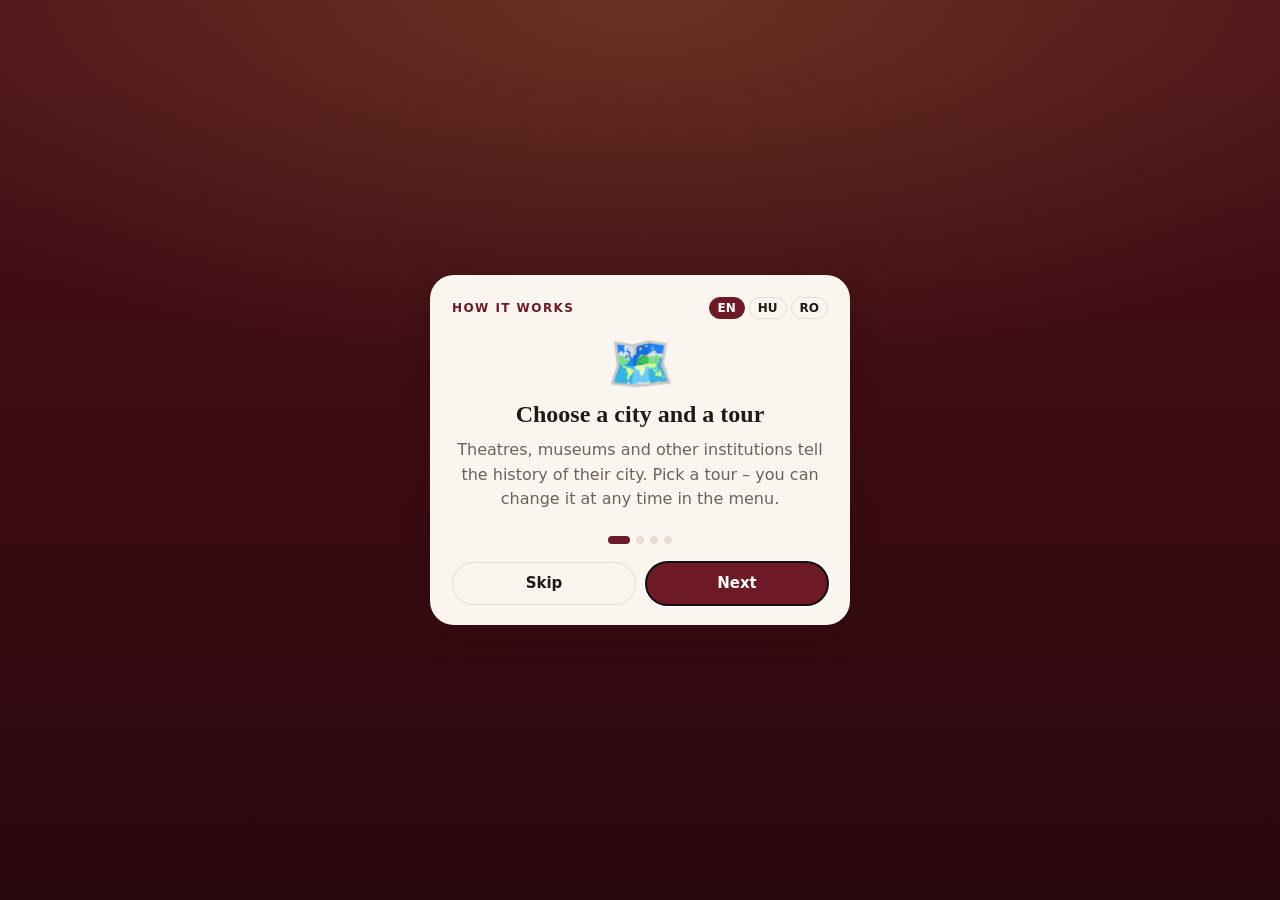
==== index.html @ 696d092e "Textumbruch auf kleinen Geräten; KI-Kennzeichnung - Link-Buttons und längere Beschriftungen brechen " ====
<!doctype html>
<html lang="en">
<head>
  <meta charset="utf-8">
  <meta name="viewport" content="width=device-width, initial-scale=1, viewport-fit=cover">
  <meta name="theme-color" content="#6e1a26">
  <title>Ioi!Cluj</title>
  <link rel="manifest" href="manifest.webmanifest">
  <link rel="icon" href="img/icon.svg" type="image/svg+xml">
  <link rel="apple-touch-icon" href="img/apple-touch-icon.png">
  <link rel="stylesheet" href="vendor/leaflet/leaflet.css">
  <link rel="stylesheet" href="css/style.css">
</head>
<body>
  <!-- Kurze Einführung (einmalig, später über das Menü) -->
  <section class="onboard" id="onboard" hidden role="dialog" aria-modal="true" aria-labelledby="ob-title">
    <div class="ob-card">
      <div class="ob-top"><span class="ob-head" id="ob-head"></span><div class="ob-lang lang-mini"></div></div>
      <div class="ob-icon" id="ob-icon" aria-hidden="true"></div>
      <h2 id="ob-title"></h2>
      <p id="ob-text"></p>
      <div class="ob-dots" id="ob-dots"></div>
      <div class="ob-actions">
        <button class="btn btn-ghost" id="ob-skip" type="button"></button>
        <button class="btn btn-primary" id="ob-next" type="button"></button>
      </div>
    </div>
  </section>

  <!-- Auswahl: Stadt und Tour -->
  <section class="chooser" id="chooser" hidden aria-labelledby="ch-title">
    <header class="ch-head">
      <div class="curtain-mark" aria-hidden="true">
        <svg viewBox="0 0 64 64"><path d="M6 8h52v6H6z" fill="currentColor"/><path d="M8 14c0 18 6 34 18 42H8z M56 14c0 18-6 34-18 42h18z" fill="currentColor" opacity=".85"/></svg>
      </div>
      <h1 id="ch-title"></h1>
      <p id="ch-sub"></p>
      <button class="btn btn-ghost ch-help" id="ch-help" type="button"></button>
    </header>
    <p class="ch-error" id="ch-error" hidden></p>
    <div class="ch-list" id="ch-list"></div>
    <p class="ch-ai"><button class="link-btn ai-link" id="ai-chooser" type="button"></button></p>
  </section>

  <!-- Startbildschirm -->
  <section id="intro" class="intro">
    <div class="intro-inner">
      <div class="curtain-mark" aria-hidden="true">
        <svg viewBox="0 0 64 64"><path d="M6 8h52v6H6z" fill="currentColor"/><path d="M8 14c0 18 6 34 18 42H8z M56 14c0 18-6 34-18 42h18z" fill="currentColor" opacity=".85"/></svg>
      </div>
      <p class="eyebrow" id="intro-organizer"></p>
      <h1 id="intro-title"></h1>
      <p class="lead" id="intro-subtitle"></p>
      <div class="lang-switch intro-lang" role="group" aria-label="Language · Nyelv · Limba"></div>
      <ul class="facts">
        <li><strong id="intro-count">7</strong> <span data-i18n="stations"></span></li>
        <li><strong id="intro-km"></strong> <span data-i18n="onFoot"></span></li>
        <li><strong id="intro-min"></strong></li>
      </ul>
      <button class="btn btn-primary btn-lg" id="start-btn" data-i18n="start"></button>
      <p class="hint" data-i18n="hint"></p>
      <button class="link-btn" id="intro-change" type="button" data-i18n="changeTour"></button>
      <button class="link-btn ai-link" id="ai-intro" type="button" data-i18n="aiShort"></button>
      <p class="proto-note" data-i18n="protoNote"></p>
    </div>
  </section>

  <!-- Kopfzeile -->
  <header class="topbar">
    <button class="icon-btn" id="list-btn" data-i18n-aria="aMenu">
      <svg viewBox="0 0 24 24"><path d="M4 6h16M4 12h16M4 18h16" stroke="currentColor" stroke-width="2" stroke-linecap="round"/></svg>
    </button>
    <div class="topbar-title">
      <span id="tour-title"></span>
      <span class="progress-label" id="progress-label"></span>
    </div>
    <button class="lang-btn" id="lang-btn" aria-label="Language · Nyelv · Limba">EN</button>
    <button class="icon-btn" id="locate-btn" data-i18n-aria="aLocate">
      <svg viewBox="0 0 24 24"><circle cx="12" cy="12" r="4" fill="none" stroke="currentColor" stroke-width="2"/><path d="M12 2v3M12 19v3M2 12h3M19 12h3" stroke="currentColor" stroke-width="2" stroke-linecap="round"/></svg>
    </button>
  </header>
  <div class="progress-bar"><div id="progress-fill"></div></div>

  <!-- Karte -->
  <main id="map" data-i18n-aria="aMap"></main>

  <div class="demo-banner" id="demo-banner" data-i18n="demoBanner" hidden></div>

  <!-- Karte der nächsten Station (unten) -->
  <section class="next-card" id="next-card">
    <div class="next-num" id="next-num">1</div>
    <div class="next-info">
      <div class="next-label" id="next-label"></div>
      <div class="next-title" id="next-title"></div>
      <div class="next-meta" id="next-meta"></div>
    </div>
    <button class="btn btn-primary" id="next-open"></button>
  </section>

  <!-- Stationsliste -->
  <aside class="drawer" id="drawer" aria-hidden="true">
    <div class="drawer-head">
      <h2 data-i18n="stationsTitle"></h2>
      <button class="icon-btn" id="drawer-close" data-i18n-aria="aClose">
        <svg viewBox="0 0 24 24"><path d="M6 6l12 12M18 6L6 18" stroke="currentColor" stroke-width="2" stroke-linecap="round"/></svg>
      </button>
    </div>
    <ol class="station-list" id="station-list"></ol>
    <div class="drawer-foot">
      <div class="lang-switch" role="group" aria-label="Language · Nyelv · Limba"></div>
      <label class="switch">
        <input type="checkbox" id="demo-toggle">
        <span data-i18n="demoMode"></span>
      </label>
      <button class="btn btn-ghost" id="change-tour-btn" type="button" data-i18n="changeTour"></button>
      <button class="btn btn-ghost" id="help-btn" type="button" data-i18n="howItWorks"></button>
      <button class="btn btn-ghost" id="ai-menu" type="button" data-i18n="aiMenu"></button>
      <button class="btn btn-ghost" id="reset-btn" data-i18n="resetProgress"></button>
    </div>
  </aside>
  <div class="scrim" id="scrim"></div>

  <!-- Stationsdetail mit Audio -->
  <section class="sheet" id="sheet" aria-hidden="true" role="dialog" aria-labelledby="sheet-title">
    <div class="sheet-grip"></div>
    <button class="icon-btn sheet-close" id="sheet-close" data-i18n-aria="aClose">
      <svg viewBox="0 0 24 24"><path d="M6 9l6 6 6-6" stroke="currentColor" stroke-width="2" stroke-linecap="round" fill="none"/></svg>
    </button>
    <div class="sheet-hero" id="sheet-hero">
      <span class="sheet-year" id="sheet-year"></span>
      <span class="sheet-num" id="sheet-num"></span>
    </div>
    <div class="sheet-body">
      <p class="eyebrow" id="sheet-subtitle"></p>
      <h2 id="sheet-title"></h2>
      <p class="sheet-address" id="sheet-address"></p>

      <div class="gallery-wrap" id="sheet-media-wrap" hidden>
        <div class="gallery" id="sheet-media"></div>
        <p class="media-credit" id="media-credit"></p>
      </div>

      <div class="player" id="player">
        <button class="play-btn" id="play-btn" data-i18n-aria="aPlay">
          <svg class="i-play" viewBox="0 0 24 24"><path d="M8 5v14l11-7z" fill="currentColor"/></svg>
          <svg class="i-pause" viewBox="0 0 24 24"><path d="M7 5h4v14H7zM13 5h4v14h-4z" fill="currentColor"/></svg>
        </button>
        <div class="player-main">
          <div class="player-track" id="player-track"><div class="player-fill" id="player-fill"></div></div>
          <div class="player-meta">
            <span id="player-time">0:00</span>
            <span id="player-source"></span>
          </div>
        </div>
        <div class="player-side">
          <button class="chip" id="back-btn" data-i18n-aria="aBack">−15</button>
          <button class="chip" id="rate-btn" data-i18n-aria="aRate">1×</button>
        </div>
      </div>

      <section class="compare" id="sheet-compare" hidden>
        <div class="compare-head"><strong data-i18n="cmpTitle"></strong><span id="cmp-caption"></span></div>
        <div class="compare-stage" id="cmp-stage">
          <img id="cmp-now" alt="" hidden>
          <div class="compare-then" id="cmp-then-wrap"><img id="cmp-then" alt=""></div>
          <div class="compare-handle" id="cmp-handle" hidden></div>
          <span class="compare-tag left" id="cmp-tag-then"></span>
          <span class="compare-tag right" id="cmp-tag-now" data-i18n="cmpNow" hidden></span>
          <input type="range" id="cmp-range" min="0" max="100" value="50" data-i18n-aria="cmpSlider" hidden>
          <div class="compare-empty" id="cmp-empty"><p data-i18n="cmpNoNow"></p></div>
        </div>
        <div class="compare-thumbs" id="cmp-thumbs"></div>
        <p class="compare-hint" id="cmp-hint"></p>
        <button class="btn btn-ghost compare-photo" id="cmp-photo" type="button"></button>
        <input type="file" accept="image/*" capture="environment" id="cmp-file" hidden>
        <p class="compare-credit" id="cmp-credit"></p>
      </section>

      <div class="story" id="sheet-text"></div>

      <section class="nearby" id="sheet-nearby" hidden>
        <h3 data-i18n="nearbyTitle"></h3>
        <div class="nearby-list" id="nearby-list"></div>
      </section>

      <div class="activity" id="sheet-activity" hidden>
        <div class="activity-head"><span class="activity-icon" id="act-icon"></span><h3 id="act-title"></h3></div>
        <p id="act-text"></p>
        <ul class="activity-items" id="act-items"></ul>
        <div class="photo-box" id="act-photo" hidden>
          <input type="file" accept="image/*" capture="user" id="photo-input" hidden>
          <img id="photo-preview" alt="" hidden>
          <div class="photo-actions">
            <button class="btn btn-primary" id="photo-btn"></button>
            <button class="btn btn-ghost" id="photo-share" data-i18n="share" hidden></button>
          </div>
          <p class="photo-note" data-i18n="photoNote"></p>
        </div>
      </div>
      <div class="links" id="sheet-links"></div>

      <div class="sheet-actions">
        <button class="btn btn-ghost" id="route-btn" data-i18n="route"></button>
        <button class="btn btn-primary" id="sheet-next"></button>
      </div>
    </div>
  </section>

  <!-- Vollbildansicht für Archivbilder -->
  <div class="lightbox" id="lightbox" hidden role="dialog" aria-modal="true">
    <button class="icon-btn lightbox-close" id="lightbox-close" data-i18n-aria="aClose">
      <svg viewBox="0 0 24 24"><path d="M6 6l12 12M18 6L6 18" stroke="currentColor" stroke-width="2" stroke-linecap="round"/></svg>
    </button>
    <button class="icon-btn lightbox-nav prev" id="lightbox-prev" data-i18n-aria="aPrev">
      <svg viewBox="0 0 24 24"><path d="M15 5l-7 7 7 7" stroke="currentColor" stroke-width="2" stroke-linecap="round" fill="none"/></svg>
    </button>
    <figure>
      <img id="lightbox-img" alt="">
      <figcaption id="lightbox-cap"></figcaption>
    </figure>
    <button class="icon-btn lightbox-nav next" id="lightbox-next" data-i18n-aria="aNext">
      <svg viewBox="0 0 24 24"><path d="M9 5l7 7-7 7" stroke="currentColor" stroke-width="2" stroke-linecap="round" fill="none"/></svg>
    </button>
  </div>


  <!-- KI-Hinweis -->
  <section class="ai-modal" id="ai-modal" hidden role="dialog" aria-modal="true" aria-labelledby="ai-title">
    <div class="ai-card">
      <h2 id="ai-title"></h2>
      <div id="ai-text"></div>
      <button class="btn btn-primary" id="ai-close" type="button"></button>
    </div>
  </section>

  <div class="toast" id="toast" role="status" aria-live="polite"></div>

  <script src="vendor/leaflet/leaflet.js"></script>
  <script src="js/i18n.js"></script>
  <script src="js/stations.js"></script>
  <script src="js/audio.js"></script>
  <script src="js/boot.js"></script>
  <script src="js/app.js"></script>
</body>
</html>
---- vendor/leaflet/leaflet.css ----
/* required styles */

.leaflet-pane,
.leaflet-tile,
.leaflet-marker-icon,
.leaflet-marker-shadow,
.leaflet-tile-container,
.leaflet-pane > svg,
.leaflet-pane > canvas,
.leaflet-zoom-box,
.leaflet-image-layer,
.leaflet-layer {
	position: absolute;
	left: 0;
	top: 0;
	}
.leaflet-container {
	overflow: hidden;
	}
.leaflet-tile,
.leaflet-marker-icon,
.leaflet-marker-shadow {
	-webkit-user-select: none;
	   -moz-user-select: none;
	        user-select: none;
	  -webkit-user-drag: none;
	}
/* Prevents IE11 from highlighting tiles in blue */
.leaflet-tile::selection {
	background: transparent;
}
/* Safari renders non-retina tile on retina better with this, but Chrome is worse */
.leaflet-safari .leaflet-tile {
	image-rendering: -webkit-optimize-contrast;
	}
/* hack that prevents hw layers "stretching" when loading new tiles */
.leaflet-safari .leaflet-tile-container {
	width: 1600px;
	height: 1600px;
	-webkit-transform-origin: 0 0;
	}
.leaflet-marker-icon,
.leaflet-marker-shadow {
	display: block;
	}
/* .leaflet-container svg: reset svg max-width decleration shipped in Joomla! (joomla.org) 3.x */
/* .leaflet-container img: map is broken in FF if you have max-width: 100% on tiles */
.leaflet-container .leaflet-overlay-pane svg {
	max-width: none !important;
	max-height: none !important;
	}
.leaflet-container .leaflet-marker-pane img,
.leaflet-container .leaflet-shadow-pane img,
.leaflet-container .leaflet-tile-pane img,
.leaflet-container img.leaflet-image-layer,
.leaflet-container .leaflet-tile {
	max-width: none !important;
	max-height: none !important;
	width: auto;
	padding: 0;
	}

.leaflet-container img.leaflet-tile {
	/* See: https://bugs.chromium.org/p/chromium/issues/detail?id=600120 */
	mix-blend-mode: plus-lighter;
}

.leaflet-container.leaflet-touch-zoom {
	-ms-touch-action: pan-x pan-y;
	touch-action: pan-x pan-y;
	}
.leaflet-container.leaflet-touch-drag {
	-ms-touch-action: pinch-zoom;
	/* Fallback for FF which doesn't support pinch-zoom */
	touch-action: none;
	touch-action: pinch-zoom;
}
.leaflet-container.leaflet-touch-drag.leaflet-touch-zoom {
	-ms-touch-action: none;
	touch-action: none;
}
.leaflet-container {
	-webkit-tap-highlight-color: transparent;
}
.leaflet-container a {
	-webkit-tap-highlight-color: rgba(51, 181, 229, 0.4);
}
.leaflet-tile {
	filter: inherit;
	visibility: hidden;
	}
.leaflet-tile-loaded {
	visibility: inherit;
	}
.leaflet-zoom-box {
	width: 0;
	height: 0;
	-moz-box-sizing: border-box;
	     box-sizing: border-box;
	z-index: 800;
	}
/* workaround for https://bugzilla.mozilla.org/show_bug.cgi?id=888319 */
.leaflet-overlay-pane svg {
	-moz-user-select: none;
	}

.leaflet-pane         { z-index: 400; }

.leaflet-tile-pane    { z-index: 200; }
.leaflet-overlay-pane { z-index: 400; }
.leaflet-shadow-pane  { z-index: 500; }
.leaflet-marker-pane  { z-index: 600; }
.leaflet-tooltip-pane   { z-index: 650; }
.leaflet-popup-pane   { z-index: 700; }

.leaflet-map-pane canvas { z-index: 100; }
.leaflet-map-pane svg    { z-index: 200; }

.leaflet-vml-shape {
	width: 1px;
	height: 1px;
	}
.lvml {
	behavior: url(#default#VML);
	display: inline-block;
	position: absolute;
	}


/* control positioning */

.leaflet-control {
	position: relative;
	z-index: 800;
	pointer-events: visiblePainted; /* IE 9-10 doesn't have auto */
	pointer-events: auto;
	}
.leaflet-top,
.leaflet-bottom {
	position: absolute;
	z-index: 1000;
	pointer-events: none;
	}
.leaflet-top {
	top: 0;
	}
.leaflet-right {
	right: 0;
	}
.leaflet-bottom {
	bottom: 0;
	}
.leaflet-left {
	left: 0;
	}
.leaflet-control {
	float: left;
	clear: both;
	}
.leaflet-right .leaflet-control {
	float: right;
	}
.leaflet-top .leaflet-control {
	margin-top: 10px;
	}
.leaflet-bottom .leaflet-control {
	margin-bottom: 10px;
	}
.leaflet-left .leaflet-control {
	margin-left: 10px;
	}
.leaflet-right .leaflet-control {
	margin-right: 10px;
	}


/* zoom and fade animations */

.leaflet-fade-anim .leaflet-popup {
	opacity: 0;
	-webkit-transition: opacity 0.2s linear;
	   -moz-transition: opacity 0.2s linear;
	        transition: opacity 0.2s linear;
	}
.leaflet-fade-anim .leaflet-map-pane .leaflet-popup {
	opacity: 1;
	}
.leaflet-zoom-animated {
	-webkit-transform-origin: 0 0;
	    -ms-transform-origin: 0 0;
	        transform-origin: 0 0;
	}
svg.leaflet-zoom-animated {
	will-change: transform;
}

.leaflet-zoom-anim .leaflet-zoom-animated {
	-webkit-transition: -webkit-transform 0.25s cubic-bezier(0,0,0.25,1);
	   -moz-transition:    -moz-transform 0.25s cubic-bezier(0,0,0.25,1);
	        transition:         transform 0.25s cubic-bezier(0,0,0.25,1);
	}
.leaflet-zoom-anim .leaflet-tile,
.leaflet-pan-anim .leaflet-tile {
	-webkit-transition: none;
	   -moz-transition: none;
	        transition: none;
	}

.leaflet-zoom-anim .leaflet-zoom-hide {
	visibility: hidden;
	}


/* cursors */

.leaflet-interactive {
	cursor: pointer;
	}
.leaflet-grab {
	cursor: -webkit-grab;
	cursor:    -moz-grab;
	cursor:         grab;
	}
.leaflet-crosshair,
.leaflet-crosshair .leaflet-interactive {
	cursor: crosshair;
	}
.leaflet-popup-pane,
.leaflet-control {
	cursor: auto;
	}
.leaflet-dragging .leaflet-grab,
.leaflet-dragging .leaflet-grab .leaflet-interactive,
.leaflet-dragging .leaflet-marker-draggable {
	cursor: move;
	cursor: -webkit-grabbing;
	cursor:    -moz-grabbing;
	cursor:         grabbing;
	}

/* marker & overlays interactivity */
.leaflet-marker-icon,
.leaflet-marker-shadow,
.leaflet-image-layer,
.leaflet-pane > svg path,
.leaflet-tile-container {
	pointer-events: none;
	}

.leaflet-marker-icon.leaflet-interactive,
.leaflet-image-layer.leaflet-interactive,
.leaflet-pane > svg path.leaflet-interactive,
svg.leaflet-image-layer.leaflet-interactive path {
	pointer-events: visiblePainted; /* IE 9-10 doesn't have auto */
	pointer-events: auto;
	}

/* visual tweaks */

.leaflet-container {
	background: #ddd;
	outline-offset: 1px;
	}
.leaflet-container a {
	color: #0078A8;
	}
.leaflet-zoom-box {
	border: 2px dotted #38f;
	background: rgba(255,255,255,0.5);
	}


/* general typography */
.leaflet-container {
	font-family: "Helvetica Neue", Arial, Helvetica, sans-serif;
	font-size: 12px;
	font-size: 0.75rem;
	line-height: 1.5;
	}


/* general toolbar styles */

.leaflet-bar {
	box-shadow: 0 1px 5px rgba(0,0,0,0.65);
	border-radius: 4px;
	}
.leaflet-bar a {
	background-color: #fff;
	border-bottom: 1px solid #ccc;
	width: 26px;
	height: 26px;
	line-height: 26px;
	display: block;
	text-align: center;
	text-decoration: none;
	color: black;
	}
.leaflet-bar a,
.leaflet-control-layers-toggle {
	background-position: 50% 50%;
	background-repeat: no-repeat;
	display: block;
	}
.leaflet-bar a:hover,
.leaflet-bar a:focus {
	background-color: #f4f4f4;
	}
.leaflet-bar a:first-child {
	border-top-left-radius: 4px;
	border-top-right-radius: 4px;
	}
.leaflet-bar a:last-child {
	border-bottom-left-radius: 4px;
	border-bottom-right-radius: 4px;
	border-bottom: none;
	}
.leaflet-bar a.leaflet-disabled {
	cursor: default;
	background-color: #f4f4f4;
	color: #bbb;
	}

.leaflet-touch .leaflet-bar a {
	width: 30px;
	height: 30px;
	line-height: 30px;
	}
.leaflet-touch .leaflet-bar a:first-child {
	border-top-left-radius: 2px;
	border-top-right-radius: 2px;
	}
.leaflet-touch .leaflet-bar a:last-child {
	border-bottom-left-radius: 2px;
	border-bottom-right-radius: 2px;
	}

/* zoom control */

.leaflet-control-zoom-in,
.leaflet-control-zoom-out {
	font: bold 18px 'Lucida Console', Monaco, monospace;
	text-indent: 1px;
	}

.leaflet-touch .leaflet-control-zoom-in, .leaflet-touch .leaflet-control-zoom-out  {
	font-size: 22px;
	}


/* layers control */

.leaflet-control-layers {
	box-shadow: 0 1px 5px rgba(0,0,0,0.4);
	background: #fff;
	border-radius: 5px;
	}
.leaflet-control-layers-toggle {
	background-image: url(images/layers.png);
	width: 36px;
	height: 36px;
	}
.leaflet-retina .leaflet-control-layers-toggle {
	background-image: url(images/layers-2x.png);
	background-size: 26px 26px;
	}
.leaflet-touch .leaflet-control-layers-toggle {
	width: 44px;
	height: 44px;
	}
.leaflet-control-layers .leaflet-control-layers-list,
.leaflet-control-layers-expanded .leaflet-control-layers-toggle {
	display: none;
	}
.leaflet-control-layers-expanded .leaflet-control-layers-list {
	display: block;
	position: relative;
	}
.leaflet-control-layers-expanded {
	padding: 6px 10px 6px 6px;
	color: #333;
	background: #fff;
	}
.leaflet-control-layers-scrollbar {
	overflow-y: scroll;
	overflow-x: hidden;
	padding-right: 5px;
	}
.leaflet-control-layers-selector {
	margin-top: 2px;
	position: relative;
	top: 1px;
	}
.leaflet-control-layers label {
	display: block;
	font-size: 13px;
	font-size: 1.08333em;
	}
.leaflet-control-layers-separator {
	height: 0;
	border-top: 1px solid #ddd;
	margin: 5px -10px 5px -6px;
	}

/* Default icon URLs */
.leaflet-default-icon-path { /* used only in path-guessing heuristic, see L.Icon.Default */
	background-image: url(images/marker-icon.png);
	}


/* attribution and scale controls */

.leaflet-container .leaflet-control-attribution {
	background: #fff;
	background: rgba(255, 255, 255, 0.8);
	margin: 0;
	}
.leaflet-control-attribution,
.leaflet-control-scale-line {
	padding: 0 5px;
	color: #333;
	line-height: 1.4;
	}
.leaflet-control-attribution a {
	text-decoration: none;
	}
.leaflet-control-attribution a:hover,
.leaflet-control-attribution a:focus {
	text-decoration: underline;
	}
.leaflet-attribution-flag {
	display: inline !important;
	vertical-align: baseline !important;
	width: 1em;
	height: 0.6669em;
	}
.leaflet-left .leaflet-control-scale {
	margin-left: 5px;
	}
.leaflet-bottom .leaflet-control-scale {
	margin-bottom: 5px;
	}
.leaflet-control-scale-line {
	border: 2px solid #777;
	border-top: none;
	line-height: 1.1;
	padding: 2px 5px 1px;
	white-space: nowrap;
	-moz-box-sizing: border-box;
	     box-sizing: border-box;
	background: rgba(255, 255, 255, 0.8);
	text-shadow: 1px 1px #fff;
	}
.leaflet-control-scale-line:not(:first-child) {
	border-top: 2px solid #777;
	border-bottom: none;
	margin-top: -2px;
	}
.leaflet-control-scale-line:not(:first-child):not(:last-child) {
	border-bottom: 2px solid #777;
	}

.leaflet-touch .leaflet-control-attribution,
.leaflet-touch .leaflet-control-layers,
.leaflet-touch .leaflet-bar {
	box-shadow: none;
	}
.leaflet-touch .leaflet-control-layers,
.leaflet-touch .leaflet-bar {
	border: 2px solid rgba(0,0,0,0.2);
	background-clip: padding-box;
	}


/* popup */

.leaflet-popup {
	position: absolute;
	text-align: center;
	margin-bottom: 20px;
	}
.leaflet-popup-content-wrapper {
	padding: 1px;
	text-align: left;
	border-radius: 12px;
	}
.leaflet-popup-content {
	margin: 13px 24px 13px 20px;
	line-height: 1.3;
	font-size: 13px;
	font-size: 1.08333em;
	min-height: 1px;
	}
.leaflet-popup-content p {
	margin: 17px 0;
	margin: 1.3em 0;
	}
.leaflet-popup-tip-container {
	width: 40px;
	height: 20px;
	position: absolute;
	left: 50%;
	margin-top: -1px;
	margin-left: -20px;
	overflow: hidden;
	pointer-events: none;
	}
.leaflet-popup-tip {
	width: 17px;
	height: 17px;
	padding: 1px;

	margin: -10px auto 0;
	pointer-events: auto;

	-webkit-transform: rotate(45deg);
	   -moz-transform: rotate(45deg);
	    -ms-transform: rotate(45deg);
	        transform: rotate(45deg);
	}
.leaflet-popup-content-wrapper,
.leaflet-popup-tip {
	background: white;
	color: #333;
	box-shadow: 0 3px 14px rgba(0,0,0,0.4);
	}
.leaflet-container a.leaflet-popup-close-button {
	position: absolute;
	top: 0;
	right: 0;
	border: none;
	text-align: center;
	width: 24px;
	height: 24px;
	font: 16px/24px Tahoma, Verdana, sans-serif;
	color: #757575;
	text-decoration: none;
	background: transparent;
	}
.leaflet-container a.leaflet-popup-close-button:hover,
.leaflet-container a.leaflet-popup-close-button:focus {
	color: #585858;
	}
.leaflet-popup-scrolled {
	overflow: auto;
	}

.leaflet-oldie .leaflet-popup-content-wrapper {
	-ms-zoom: 1;
	}
.leaflet-oldie .leaflet-popup-tip {
	width: 24px;
	margin: 0 auto;

	-ms-filter: "progid:DXImageTransform.Microsoft.Matrix(M11=0.70710678, M12=0.70710678, M21=-0.70710678, M22=0.70710678)";
	filter: progid:DXImageTransform.Microsoft.Matrix(M11=0.70710678, M12=0.70710678, M21=-0.70710678, M22=0.70710678);
	}

.leaflet-oldie .leaflet-control-zoom,
.leaflet-oldie .leaflet-control-layers,
.leaflet-oldie .leaflet-popup-content-wrapper,
.leaflet-oldie .leaflet-popup-tip {
	border: 1px solid #999;
	}


/* div icon */

.leaflet-div-icon {
	background: #fff;
	border: 1px solid #666;
	}


/* Tooltip */
/* Base styles for the element that has a tooltip */
.leaflet-tooltip {
	position: absolute;
	padding: 6px;
	background-color: #fff;
	border: 1px solid #fff;
	border-radius: 3px;
	color: #222;
	white-space: nowrap;
	-webkit-user-select: none;
	-moz-user-select: none;
	-ms-user-select: none;
	user-select: none;
	pointer-events: none;
	box-shadow: 0 1px 3px rgba(0,0,0,0.4);
	}
.leaflet-tooltip.leaflet-interactive {
	cursor: pointer;
	pointer-events: auto;
	}
.leaflet-tooltip-top:before,
.leaflet-tooltip-bottom:before,
.leaflet-tooltip-left:before,
.leaflet-tooltip-right:before {
	position: absolute;
	pointer-events: none;
	border: 6px solid transparent;
	background: transparent;
	content: "";
	}

/* Directions */

.leaflet-tooltip-bottom {
	margin-top: 6px;
}
.leaflet-tooltip-top {
	margin-top: -6px;
}
.leaflet-tooltip-bottom:before,
.leaflet-tooltip-top:before {
	left: 50%;
	margin-left: -6px;
	}
.leaflet-tooltip-top:before {
	bottom: 0;
	margin-bottom: -12px;
	border-top-color: #fff;
	}
.leaflet-tooltip-bottom:before {
	top: 0;
	margin-top: -12px;
	margin-left: -6px;
	border-bottom-color: #fff;
	}
.leaflet-tooltip-left {
	margin-left: -6px;
}
.leaflet-tooltip-right {
	margin-left: 6px;
}
.leaflet-tooltip-left:before,
.leaflet-tooltip-right:before {
	top: 50%;
	margin-top: -6px;
	}
.leaflet-tooltip-left:before {
	right: 0;
	margin-right: -12px;
	border-left-color: #fff;
	}
.leaflet-tooltip-right:before {
	left: 0;
	margin-left: -12px;
	border-right-color: #fff;
	}

/* Printing */

@media print {
	/* Prevent printers from removing background-images of controls. */
	.leaflet-control {
		-webkit-print-color-adjust: exact;
		print-color-adjust: exact;
		}
	}
---- css/style.css ----
:root {
  --wine: #6e1a26;
  --wine-2: #8d2534;
  --gold: #c79a3b;
  --cream: #faf6ef;
  --ink: #1f1a17;
  --muted: #6d625a;
  --line: #e7ddd0;
  --card: #ffffff;
  --shadow: 0 10px 30px rgba(40, 18, 10, .18);
  --radius: 18px;
  --safe-b: env(safe-area-inset-bottom, 0px);
  --serif: "Iowan Old Style", "Palatino Linotype", Palatino, Georgia, serif;
  --sans: system-ui, -apple-system, "Segoe UI", Roboto, sans-serif;
}
@media (prefers-color-scheme: dark) {
  :root {
    --cream: #17110f;
    --ink: #f3ece4;
    --muted: #b3a79c;
    --line: #3e302b;
    --card: #221a17;
    --shadow: 0 10px 30px rgba(0, 0, 0, .5);
  }
}

* { box-sizing: border-box; }
html, body { height: 100%; margin: 0; }
body {
  font-family: var(--sans);
  color: var(--ink);
  background: var(--cream);
  overflow: hidden;
  -webkit-tap-highlight-color: transparent;
}
button { font: inherit; color: inherit; cursor: pointer; }
h1, h2 { font-family: var(--serif); font-weight: 600; margin: 0; }

/* ---------- Buttons ---------- */
.btn {
  border: 0; border-radius: 999px; padding: 11px 18px;
  font-weight: 600; font-size: 15px; white-space: nowrap;
}
.btn-primary { background: var(--wine); color: #fff; }
.btn-primary:active { background: var(--wine-2); }
.btn-ghost { background: transparent; border: 1.5px solid var(--line); color: var(--ink); }
@media (prefers-color-scheme: dark) { .btn-ghost { border-color: #4a3b35; } }
.btn-lg { padding: 16px 34px; font-size: 17px; }
.icon-btn {
  width: 42px; height: 42px; border: 0; border-radius: 50%;
  background: transparent; display: grid; place-items: center; flex: none;
}
.icon-btn svg { width: 22px; height: 22px; }
.chip {
  border: 1.5px solid var(--line); background: transparent; border-radius: 999px;
  padding: 6px 10px; font-size: 13px; font-weight: 600; min-width: 46px;
}
@media (prefers-color-scheme: dark) { .chip { border-color: #4a3b35; } }

/* ---------- Intro ---------- */
.intro {
  position: fixed; inset: 0; z-index: 2000;
  background:
    radial-gradient(120% 70% at 50% 0%, rgba(199, 154, 59, .25), transparent 60%),
    linear-gradient(180deg, #4a0f19, #2a070d);
  color: #fbeee0;
  display: grid; place-items: center; padding: 24px 16px;
  transition: opacity .5s, visibility .5s;
  overflow-y: auto;
}
.intro.hide { opacity: 0; visibility: hidden; }
.intro-inner { max-width: 420px; text-align: center; }
.curtain-mark { width: 64px; height: 64px; margin: 0 auto 18px; color: var(--gold); }
.intro .eyebrow { color: var(--gold); }
.intro h1 { font-size: clamp(38px, 11vw, 54px); line-height: 1.05; margin: 8px 0 14px; }
.intro .lead { font-size: 18px; line-height: 1.5; opacity: .9; margin: 0 0 24px; }
.facts { list-style: none; padding: 0; margin: 0 0 30px; display: flex; justify-content: center; gap: 18px; font-size: 14px; opacity: .85; }
.facts strong { display: block; font-size: 18px; color: #fff; }
.intro .btn-primary { background: var(--gold); color: #2a070d; }
.hint { font-size: 13px; opacity: .7; margin: 18px 0 0; line-height: 1.5; }
.proto-note { font-size: 11px; letter-spacing: .12em; text-transform: uppercase; opacity: .45; margin-top: 22px; }

.eyebrow {
  font-size: 12px; letter-spacing: .12em; text-transform: uppercase;
  font-weight: 700; color: var(--wine); margin: 0;
}
@media (prefers-color-scheme: dark) { .eyebrow { color: var(--gold); } }

/* ---------- Kopfzeile ---------- */
.topbar {
  position: fixed; top: 0; left: 0; right: 0; z-index: 1000;
  display: flex; align-items: center; gap: 6px;
  padding: calc(env(safe-area-inset-top, 0px) + 6px) 8px 6px;
  background: var(--wine); color: #fff;
}
.topbar-title { flex: 1; text-align: center; display: flex; flex-direction: column; line-height: 1.2; }
.topbar-title > span:first-child { font-family: var(--serif); font-size: 18px; font-weight: 600; }
.progress-label { font-size: 12px; opacity: .8; }
.progress-bar { position: fixed; left: 0; right: 0; z-index: 1000; height: 3px; background: rgba(0,0,0,.15);
  top: calc(env(safe-area-inset-top, 0px) + 54px); }
#progress-fill { height: 100%; width: 0; background: var(--gold); transition: width .4s; }

/* ---------- Karte ---------- */
#map { position: fixed; inset: 0; top: calc(env(safe-area-inset-top, 0px) + 57px); z-index: 1; background: #e9e4dc; }
.leaflet-bottom.leaflet-right { bottom: calc(110px + var(--safe-b)); }
.leaflet-control-attribution { font-size: 10px; }
.demo #map { cursor: crosshair; }

.pin {
  width: 36px; height: 36px; border-radius: 50% 50% 50% 0; transform: rotate(-45deg);
  background: #fff; border: 3px solid var(--wine); box-shadow: 0 3px 8px rgba(0,0,0,.3);
  display: grid; place-items: center;
}
.pin span { transform: rotate(45deg); font-weight: 800; font-size: 15px; color: var(--wine); }
.pin.next { background: var(--wine); animation: bob 1.6s ease-in-out infinite; }
.pin.next span { color: #fff; }
.pin.visited { border-color: var(--gold); background: var(--gold); }
.pin.visited span { color: #fff; }
@keyframes bob { 50% { translate: 0 -5px; } }

.me {
  width: 22px; height: 22px; border-radius: 50%; background: #2f6fd6; border: 3px solid #fff;
  box-shadow: 0 0 0 0 rgba(47,111,214,.5); animation: ping 2s infinite;
}
@keyframes ping { 70% { box-shadow: 0 0 0 16px rgba(47,111,214,0); } 100% { box-shadow: 0 0 0 0 rgba(47,111,214,0); } }

.demo-banner {
  position: fixed; z-index: 900; left: 16px; right: 16px;
  top: calc(env(safe-area-inset-top, 0px) + 68px);
  background: #fff7e0; color: #5a4100; border: 1px solid #ecd48a;
  border-radius: 12px; padding: 8px 12px; font-size: 13px; text-align: center;
  box-shadow: var(--shadow);
}

/* ---------- Karte "Nächste Station" ---------- */
.next-card {
  position: fixed; z-index: 900; left: 12px; right: 12px; bottom: calc(12px + var(--safe-b));
  max-width: 520px; margin: 0 auto;
  background: var(--card); border-radius: var(--radius); box-shadow: var(--shadow);
  display: flex; align-items: center; gap: 12px; padding: 12px 12px 12px 14px;
}
.next-num {
  width: 44px; height: 44px; flex: none; border-radius: 50%; background: var(--wine); color: #fff;
  display: grid; place-items: center; font-weight: 800; font-size: 18px;
}
.next-info { flex: 1; min-width: 0; cursor: pointer; }
.next-label { font-size: 11px; text-transform: uppercase; letter-spacing: .1em; color: var(--muted); font-weight: 700; }
.next-title { font-family: var(--serif); font-size: 17px; font-weight: 600; white-space: nowrap; overflow: hidden; text-overflow: ellipsis; }
.next-meta { font-size: 13px; color: var(--muted); white-space: nowrap; overflow: hidden; text-overflow: ellipsis; }

/* ---------- Drawer (Liste) ---------- */
.scrim { position: fixed; inset: 0; z-index: 1100; background: rgba(20, 8, 5, .4); opacity: 0; visibility: hidden; transition: .25s; }
.scrim.show { opacity: 1; visibility: visible; }
.drawer {
  position: fixed; z-index: 1200; top: 0; bottom: 0; left: 0; width: min(88vw, 380px);
  background: var(--cream); transform: translateX(-102%); transition: transform .3s ease;
  display: flex; flex-direction: column; box-shadow: var(--shadow);
  padding-top: env(safe-area-inset-top, 0px);
}
.drawer.open { transform: none; }
.drawer-head { display: flex; align-items: center; justify-content: space-between; padding: 14px 10px 6px 18px; }
.station-list { list-style: none; margin: 0; padding: 4px 10px; overflow-y: auto; flex: 1; }
.station-list button {
  width: 100%; display: flex; gap: 12px; align-items: center; text-align: left;
  background: transparent; border: 0; padding: 12px 8px; border-radius: 12px;
}
.station-list button:active { background: rgba(110, 26, 38, .08); }
.li-num {
  width: 34px; height: 34px; border-radius: 50%; flex: none; display: grid; place-items: center;
  border: 2px solid var(--wine); color: var(--wine); font-weight: 800;
}
@media (prefers-color-scheme: dark) { .li-num { border-color: var(--gold); color: var(--gold); } }
.next .li-num { background: var(--wine); color: #fff; border-color: var(--wine); }
.visited .li-num { background: var(--gold); border-color: var(--gold); color: #fff; }
.li-text { display: flex; flex-direction: column; min-width: 0; }
.li-title { font-family: var(--serif); font-size: 16px; font-weight: 600; }
.li-sub { font-size: 13px; color: var(--muted); }
.drawer-foot { padding: 14px 18px calc(18px + var(--safe-b)); border-top: 1px solid var(--line); display: grid; gap: 12px; }
.switch { display: flex; gap: 10px; align-items: center; font-size: 14px; }
.switch input { width: 20px; height: 20px; accent-color: var(--wine); }

/* ---------- Sheet (Station) ---------- */
.sheet {
  position: fixed; z-index: 1300; left: 0; right: 0; bottom: 0;
  max-width: 640px; margin: 0 auto; max-height: 92vh; overflow-y: auto;
  background: var(--cream); border-radius: 24px 24px 0 0; box-shadow: var(--shadow);
  transform: translateY(105%); transition: transform .35s cubic-bezier(.2,.8,.2,1);
  overscroll-behavior: contain;
}
.sheet.open { transform: none; }
.sheet-grip { position: absolute; top: 8px; left: 50%; width: 40px; height: 4px; margin-left: -20px; border-radius: 4px; background: rgba(255,255,255,.6); z-index: 2; }
.sheet-close { position: absolute; top: 12px; right: 12px; z-index: 2; background: rgba(0,0,0,.25); color: #fff; }
.sheet-hero {
  --hue: 350;
  height: 150px; position: relative; overflow: hidden; color: #fff;
  background:
    radial-gradient(90% 120% at 100% 0%, rgba(199, 154, 59, .45), transparent 60%),
    linear-gradient(135deg, hsl(var(--hue) 62% 26%), hsl(calc(var(--hue) + 15) 55% 14%));
}
.sheet-year {
  position: absolute; right: -6px; bottom: -22px; font-family: var(--serif);
  font-size: 110px; font-weight: 700; opacity: .18; letter-spacing: -.03em;
}
.sheet-num { position: absolute; left: 20px; bottom: 16px; font-size: 13px; font-weight: 700; letter-spacing: .1em; text-transform: uppercase; color: var(--gold); }
.sheet-body { padding: 18px 20px calc(28px + var(--safe-b)); }
.sheet-body h2 { font-size: 27px; line-height: 1.15; margin: 4px 0 4px; }
.sheet-address { margin: 0 0 16px; color: var(--muted); font-size: 14px; }

.player {
  position: sticky; top: 0; z-index: 1;
  display: flex; align-items: center; gap: 12px;
  background: var(--card); border-radius: var(--radius); padding: 12px; box-shadow: 0 4px 14px rgba(40,18,10,.1);
  margin-bottom: 18px;
}
.play-btn {
  width: 54px; height: 54px; flex: none; border-radius: 50%; border: 0;
  background: var(--wine); color: #fff; display: grid; place-items: center;
}
.play-btn svg { width: 26px; height: 26px; }
.play-btn .i-pause, .playing .play-btn .i-play { display: none; }
.playing .play-btn .i-pause { display: block; }
.player-main { flex: 1; min-width: 0; }
.player-track { height: 22px; display: flex; align-items: center; cursor: pointer; position: relative; }
.player-track::before { content: ""; position: absolute; left: 0; right: 0; height: 5px; border-radius: 5px; background: var(--line); }
@media (prefers-color-scheme: dark) { .player-track::before { background: #3e302b; } }
.player-fill { position: relative; height: 5px; border-radius: 5px; background: var(--gold); width: 0; transition: width .25s linear; }
.player-meta { display: flex; justify-content: space-between; font-size: 12px; color: var(--muted); gap: 8px; }
.player-meta span { white-space: nowrap; }
.player-meta span:last-child { overflow: hidden; text-overflow: ellipsis; }
.player-side { display: flex; flex-direction: column; gap: 6px; }

.story { font-family: var(--serif); font-size: 18px; line-height: 1.65; }
.story p { margin: 0 0 1em; }
.story span { transition: background .3s, color .3s; border-radius: 4px; }
.story span.speaking { background: rgba(199, 154, 59, .28); box-shadow: 0 0 0 3px rgba(199, 154, 59, .28); }
.sheet-actions { display: flex; gap: 10px; flex-wrap: wrap; margin-top: 8px; }
.sheet-actions .btn { flex: 1 1 160px; }

/* ---------- Toast ---------- */
.toast {
  position: fixed; z-index: 2500; left: 16px; right: 16px; top: calc(env(safe-area-inset-top, 0px) + 70px);
  max-width: 460px; margin: 0 auto; text-align: center;
  background: #2a1a16; color: #fff; border-radius: 14px; padding: 12px 16px; font-size: 14px; line-height: 1.4;
  box-shadow: var(--shadow); opacity: 0; transform: translateY(-10px); pointer-events: none; transition: .25s;
}
.toast.show { opacity: 1; transform: none; }

@media (min-width: 900px) {
  .sheet { left: auto; right: 16px; bottom: 16px; top: 72px; max-height: none; border-radius: 24px; width: 460px; transform: translateX(110%); }
  .sheet.open { transform: none; }
  .next-card { left: 16px; right: auto; width: 420px; margin: 0; }
}

/* ---------- Mitmach-Element & Links ---------- */
.badge {
  display: inline-block; font-size: 11px; font-weight: 700; letter-spacing: .04em;
  padding: 2px 8px; border-radius: 999px; background: #fff1cc; color: #7a5600; vertical-align: 1px;
}
.activity {
  margin: 6px 0 18px; padding: 16px; border-radius: var(--radius);
  background: linear-gradient(135deg, rgba(199,154,59,.16), rgba(110,26,38,.08));
  border: 1.5px solid rgba(199,154,59,.45);
}
.activity-head { display: flex; align-items: center; gap: 10px; margin-bottom: 6px; }
.activity-icon { font-size: 26px; line-height: 1; }
.activity h3 { margin: 0; font-family: var(--serif); font-size: 19px; }
.activity p { margin: 0 0 10px; line-height: 1.5; font-size: 15px; }
.activity-items { margin: 0 0 4px; padding-left: 20px; line-height: 1.6; font-size: 15px; }
.photo-box img { display: block; width: 100%; max-height: 360px; object-fit: cover; border-radius: 14px; margin: 6px 0 10px; }
.photo-actions { display: flex; gap: 10px; flex-wrap: wrap; }
.photo-actions .btn { flex: 1 1 140px; }
.photo-note { font-size: 12px !important; color: var(--muted); margin: 8px 0 0 !important; }
.links { display: flex; flex-direction: column; gap: 8px; margin-bottom: 10px; }
.links:empty { display: none; }
.links a { text-decoration: none; text-align: center; }

/* ---------- Sprachwahl ---------- */
.lang-switch { display: flex; gap: 6px; justify-content: center; flex-wrap: wrap; }
.lang-switch button {
  border: 1.5px solid var(--line); background: transparent; border-radius: 999px;
  padding: 7px 14px; font-size: 14px; font-weight: 600;
}
.lang-switch button[aria-pressed="true"] { background: var(--wine); border-color: var(--wine); color: #fff; }
.intro-lang { margin: 0 0 22px; }
.intro-lang button { border-color: rgba(251, 238, 224, .35); color: #fbeee0; }
.intro-lang button[aria-pressed="true"] { background: var(--gold); border-color: var(--gold); color: #2a070d; }
.drawer-foot .lang-switch { justify-content: flex-start; }
.lang-btn {
  flex: none; height: 30px; min-width: 40px; padding: 0 8px; border-radius: 999px;
  border: 1.5px solid rgba(255,255,255,.5); background: transparent; color: #fff;
  font-size: 12px; font-weight: 800; letter-spacing: .05em;
}

/* ---------- Archivbilder ---------- */
.gallery-wrap { margin: 0 -20px 16px; }
.gallery {
  display: flex; gap: 10px; overflow-x: auto; padding: 2px 20px 6px;
  scroll-snap-type: x mandatory; scroll-padding: 0 20px; -webkit-overflow-scrolling: touch; scrollbar-width: none;
}
.gallery::-webkit-scrollbar { display: none; }
.gallery button {
  flex: none; width: 150px; padding: 0; border: 0; background: transparent; text-align: left;
  scroll-snap-align: start;
}
.gallery:has(button:only-child) button { width: 100%; }
.gallery img {
  display: block; width: 100%; height: 120px; object-fit: cover; border-radius: 12px;
  background: var(--line); filter: sepia(.15);
}
.gallery:has(button:only-child) img { height: 190px; }
.gallery span {
  display: -webkit-box; -webkit-line-clamp: 2; -webkit-box-orient: vertical; overflow: hidden;
  font-size: 12px; line-height: 1.35; color: var(--muted); margin-top: 6px;
}
.media-credit { margin: 2px 20px 0; font-size: 11px; color: var(--muted); }

.lightbox {
  position: fixed; inset: 0; z-index: 3000; background: rgba(12, 6, 4, .94); color: #fff;
  display: flex; align-items: center; justify-content: center; padding: 56px 8px 24px;
}
.lightbox[hidden] { display: none; }
.lightbox figure { margin: 0; max-width: 100%; max-height: 100%; display: flex; flex-direction: column; align-items: center; }
.lightbox img { max-width: 100%; max-height: calc(100vh - 160px); object-fit: contain; border-radius: 6px; }
.lightbox figcaption { margin-top: 12px; font-size: 14px; line-height: 1.45; text-align: center; max-width: 560px; padding: 0 40px; opacity: .9; }
.lightbox .icon-btn { color: #fff; background: rgba(255,255,255,.12); }
.lightbox-close { position: absolute; top: calc(env(safe-area-inset-top, 0px) + 10px); right: 10px; }
.lightbox-nav { position: absolute; top: 50%; transform: translateY(-50%); }
.lightbox-nav.prev { left: 6px; }
.lightbox-nav.next { right: 6px; }

/* ---------- Einführung ---------- */
.onboard { position: fixed; inset: 0; z-index: 2200; display: grid; place-items: center; padding: 16px;
  background: radial-gradient(120% 70% at 50% 0%, rgba(199,154,59,.25), transparent 60%), linear-gradient(180deg, #4a0f19, #2a070d); }
.onboard[hidden] { display: none; }
.ob-card { width: 100%; max-width: 420px; background: var(--cream); color: var(--ink); border-radius: 24px; padding: 22px 22px 20px; box-shadow: var(--shadow); text-align: center; }
.ob-top { display: flex; justify-content: space-between; align-items: center; gap: 8px; margin-bottom: 8px; }
.ob-head { font-size: 12px; letter-spacing: .12em; text-transform: uppercase; font-weight: 700; color: var(--wine); }
@media (prefers-color-scheme: dark) { .ob-head { color: var(--gold); } }
.lang-mini { display: flex; gap: 4px; }
.lang-mini button { border: 1.5px solid var(--line); background: transparent; border-radius: 999px; padding: 3px 8px; font-size: 12px; font-weight: 700; }
.lang-mini button[aria-pressed="true"] { background: var(--wine); border-color: var(--wine); color: #fff; }
.ob-icon { font-size: 54px; line-height: 1; margin: 18px 0 10px; }
.ob-card h2 { font-size: 24px; margin: 0 0 10px; }
.ob-card p { margin: 0; line-height: 1.55; color: var(--muted); font-size: 16px; min-height: 5em; }
.ob-dots { display: flex; justify-content: center; gap: 6px; margin: 18px 0; }
.ob-dots span { width: 8px; height: 8px; border-radius: 50%; background: var(--line); }
.ob-dots span.on { background: var(--wine); width: 22px; border-radius: 4px; }
.ob-actions { display: flex; gap: 10px; }
.ob-actions .btn { flex: 1; }
.ob-actions .btn[hidden] { display: none; }

/* ---------- Auswahl von Stadt und Tour ---------- */
.chooser { position: fixed; inset: 0; z-index: 2100; overflow-y: auto; background: var(--cream); padding-bottom: calc(24px + var(--safe-b)); }
.chooser[hidden] { display: none; }
.ch-head { text-align: center; color: #fbeee0; padding: calc(env(safe-area-inset-top, 0px) + 28px) 16px 26px;
  background: radial-gradient(120% 70% at 50% 0%, rgba(199,154,59,.25), transparent 60%), linear-gradient(180deg, #4a0f19, #2a070d); }
.ch-head .curtain-mark { width: 48px; height: 48px; margin: 0 auto 10px; color: var(--gold); }
.ch-head h1 { font-size: clamp(26px, 7vw, 34px); margin: 0 0 6px; }
.ch-head p { margin: 0 0 14px; opacity: .85; }
.ch-help { color: #fbeee0; border-color: rgba(251,238,224,.4); padding: 7px 14px; font-size: 14px; }
.ch-list { max-width: 640px; margin: 0 auto; padding: 8px 16px; }
.ch-city h2 { font-size: 22px; margin: 18px 4px 10px; }
.ch-city h2 small { font-family: var(--sans); font-size: 13px; color: var(--muted); font-weight: 600; }
.ch-tour { width: 100%; display: flex; gap: 14px; align-items: center; text-align: left; padding: 12px; margin-bottom: 10px;
  border: 0; border-radius: var(--radius); background: var(--card); box-shadow: 0 4px 14px rgba(40,18,10,.08); }
.ch-tour.loading { opacity: .5; }
.ch-cover { width: 72px; height: 72px; flex: none; border-radius: 14px; overflow: hidden; display: grid; place-items: center;
  background: linear-gradient(135deg, var(--wine), #2a070d); font-size: 30px; }
.ch-cover img { width: 100%; height: 100%; object-fit: cover; }
.ch-info { display: flex; flex-direction: column; gap: 2px; min-width: 0; }
.ch-info strong { font-family: var(--serif); font-size: 18px; }
.ch-info span { font-size: 14px; color: var(--muted); }
.ch-info small { font-size: 12px; color: var(--muted); }
.ch-note { text-align: center; color: var(--muted); font-size: 14px; }
.ch-error { max-width: 600px; margin: 12px auto 0; padding: 10px 14px; border-radius: 12px; background: #fde2e2; color: #7a1010; text-align: center; }
.ch-error[hidden] { display: none; }
.link-btn { margin-top: 14px; background: none; border: 0; color: var(--gold); text-decoration: underline; font-size: 14px; }

/* ---------- Damals & Heute: Schieberegler ---------- */
.compare { margin: 0 0 18px; }
.compare-head { display: flex; flex-direction: column; margin-bottom: 8px; }
.compare-head strong { font-family: var(--serif); font-size: 18px; }
.compare-head span { font-size: 13px; color: var(--muted); }
.compare-stage { position: relative; width: 100%; aspect-ratio: 3 / 2; border-radius: 14px; overflow: hidden; background: #222; touch-action: pan-y; }
.compare-stage > img, .compare-then img { position: absolute; inset: 0; width: 100%; height: 100%; object-fit: cover; }
.compare-stage > img[hidden] { display: none; }
.compare-then { position: absolute; inset: 0; }
.compare-handle { position: absolute; top: 0; bottom: 0; width: 3px; margin-left: -1.5px; background: #fff; box-shadow: 0 0 8px rgba(0,0,0,.5); pointer-events: none; }
.compare-handle::after { content: "⟷"; position: absolute; top: 50%; left: 50%; transform: translate(-50%, -50%);
  width: 38px; height: 38px; border-radius: 50%; background: #fff; color: #111; display: grid; place-items: center; font-size: 18px; box-shadow: 0 2px 8px rgba(0,0,0,.4); }
.compare-handle[hidden] { display: none; }
.compare-tag { position: absolute; top: 10px; padding: 3px 9px; border-radius: 999px; background: rgba(0,0,0,.6); color: #fff; font-size: 12px; font-weight: 700; pointer-events: none; }
.compare-tag.left { left: 10px; }
.compare-tag.right { right: 10px; }
.compare-tag[hidden] { display: none; }
.compare-stage input[type=range] { position: absolute; inset: 0; width: 100%; height: 100%; margin: 0; opacity: 0; cursor: ew-resize; }
.compare-stage input[type=range][hidden] { display: none; }
.compare-empty { position: absolute; left: 0; right: 0; bottom: 0; padding: 30px 14px 12px; background: linear-gradient(transparent, rgba(0,0,0,.8)); color: #fff; font-size: 14px; line-height: 1.45; }
.compare-empty[hidden] { display: none; }
.compare-empty p { margin: 0; }
.compare-thumbs { display: flex; gap: 8px; margin-top: 10px; }
.compare-thumbs:empty { display: none; }
.compare-thumbs button { position: relative; width: 64px; height: 46px; padding: 0; border: 2px solid var(--line); border-radius: 8px; overflow: hidden; background: #222; }
.compare-thumbs button[aria-pressed="true"] { border-color: var(--gold); }
.compare-thumbs img { width: 100%; height: 100%; object-fit: cover; }
.compare-thumbs span { position: absolute; left: 0; right: 0; bottom: 0; font-size: 10px; font-weight: 700; color: #fff; background: rgba(0,0,0,.6); }
.compare-hint { margin: 10px 0 8px; font-size: 13px; line-height: 1.45; color: var(--muted); }
.compare-hint:empty { display: none; }
.compare-photo { width: 100%; margin-top: 8px; }
.compare-credit { margin: 6px 0 0; font-size: 11px; color: var(--muted); }
.compare-credit:empty { display: none; }

/* ---------- Lokale Orte ---------- */
.place-pin { width: 30px; height: 30px; border-radius: 50%; display: grid; place-items: center; font-size: 16px;
  background: #fff; border: 2px solid var(--gold); box-shadow: 0 2px 6px rgba(0,0,0,.3); }
.place-popup .leaflet-popup-content { margin: 12px 14px; }
.pp { font-family: var(--sans); color: #1f1a17; }
.pp img { width: 100%; max-height: 130px; object-fit: cover; border-radius: 8px; margin-bottom: 8px; }
.pp small { display: block; color: #6d625a; font-weight: 700; font-size: 11px; text-transform: uppercase; letter-spacing: .06em; }
.pp strong { display: block; font-family: var(--serif); font-size: 17px; margin: 2px 0 6px; }
.pp p { margin: 0 0 6px !important; font-size: 13px; line-height: 1.45; }
.pp p span { font-weight: 700; }
.pp .pp-offer { background: #fff4d6; border-radius: 8px; padding: 6px 8px; }
.pp .pp-note { color: #6d625a; font-size: 11px; font-style: italic; }
.pp a { font-weight: 700; color: var(--wine); }
.nearby { margin: 6px 0 16px; }
.nearby h3 { font-family: var(--serif); font-size: 17px; margin: 0 0 8px; }
.nearby-list { display: flex; flex-wrap: wrap; gap: 8px; }
.nearby-chip { border: 1.5px solid var(--line); background: var(--card); border-radius: 999px; padding: 7px 12px; font-size: 14px; }
.nearby-chip small { color: var(--muted); margin-left: 4px; }
@media (prefers-color-scheme: dark) { .nearby-chip { border-color: #4a3b35; } }

/* ---------- Textumbruch auf kleinen Bildschirmen ---------- */
body { overflow-wrap: break-word; }
.sheet-body, .story, .pt-main, .ch-list { overflow-wrap: anywhere; }
/* Buttons mit längeren Beschriftungen dürfen umbrechen */
.links a, .sheet-actions .btn, .activity .btn, .compare-photo, .ch-help, .drawer-foot .btn,
.ob-actions .btn, .pt-actions .btn, .nearby-chip, .btn-lg {
  white-space: normal; line-height: 1.3; text-align: center;
}
.links a { justify-content: center; padding-top: 10px; padding-bottom: 10px; }
/* Überschriften sanft skalieren */
.sheet-body h2 { font-size: clamp(22px, 6.4vw, 27px); hyphens: auto; }
.intro h1 { hyphens: auto; }
.story { font-size: clamp(16px, 4.6vw, 18px); }

/* ---------- KI-Hinweis ---------- */
.ai-link { display: block; margin: 10px auto 0; font-size: 13px; opacity: .85; }
.ch-ai { text-align: center; margin: 4px 16px 12px; }
.ch-ai .ai-link { color: var(--muted); }
.ai-modal { position: fixed; inset: 0; z-index: 4000; display: grid; place-items: center; padding: 16px; background: rgba(20, 8, 5, .6); }
.ai-modal[hidden] { display: none; }
.ai-card { width: 100%; max-width: 520px; max-height: 88vh; overflow-y: auto; background: var(--cream); color: var(--ink);
  border-radius: 20px; padding: 22px; box-shadow: var(--shadow); }
.ai-card h2 { font-size: 22px; margin: 0 0 12px; }
.ai-card p { margin: 0 0 12px; line-height: 1.55; font-size: 15px; color: var(--muted); }
.ai-card .btn { width: 100%; margin-top: 4px; }
.pt-ai { max-width: 900px; margin: 0 auto; padding: 0 16px 30px; font-size: 12px; color: var(--muted); text-align: center; }
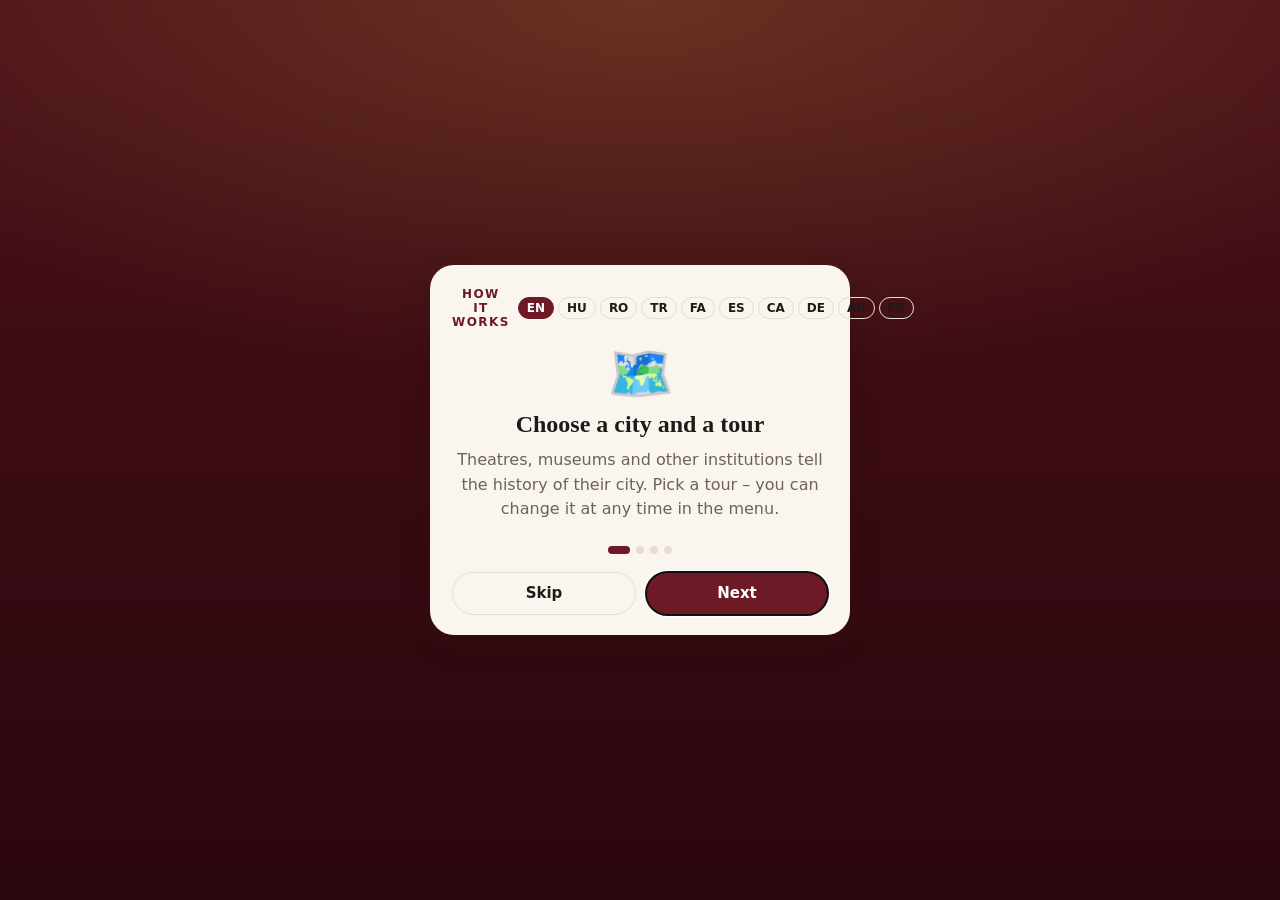
==== commit 7e8cca04: "Add seven app languages and full localization Co-authored-by: Copilot <223556219+Copilot@users.norep" ====
--- a/index.html
+++ b/index.html
@@ -51,7 +51,7 @@
       <p class="eyebrow" id="intro-organizer"></p>
       <h1 id="intro-title"></h1>
       <p class="lead" id="intro-subtitle"></p>
-      <div class="lang-switch intro-lang" role="group" aria-label="Language · Nyelv · Limba"></div>
+      <div class="lang-switch intro-lang" role="group" data-i18n-aria="chooseLang"></div>
       <ul class="facts">
         <li><strong id="intro-count">7</strong> <span data-i18n="stations"></span></li>
         <li><strong id="intro-km"></strong> <span data-i18n="onFoot"></span></li>
@@ -74,7 +74,7 @@
       <span id="tour-title"></span>
       <span class="progress-label" id="progress-label"></span>
     </div>
-    <button class="lang-btn" id="lang-btn" aria-label="Language · Nyelv · Limba">EN</button>
+    <button class="lang-btn" id="lang-btn" data-i18n-aria="chooseLang">EN</button>
     <button class="icon-btn" id="locate-btn" data-i18n-aria="aLocate">
       <svg viewBox="0 0 24 24"><circle cx="12" cy="12" r="4" fill="none" stroke="currentColor" stroke-width="2"/><path d="M12 2v3M12 19v3M2 12h3M19 12h3" stroke="currentColor" stroke-width="2" stroke-linecap="round"/></svg>
     </button>
@@ -107,7 +107,7 @@
     </div>
     <ol class="station-list" id="station-list"></ol>
     <div class="drawer-foot">
-      <div class="lang-switch" role="group" aria-label="Language · Nyelv · Limba"></div>
+      <div class="lang-switch" role="group" data-i18n-aria="chooseLang"></div>
       <label class="switch">
         <input type="checkbox" id="demo-toggle">
         <span data-i18n="demoMode"></span>
@@ -237,7 +237,9 @@
 
   <script src="vendor/leaflet/leaflet.js"></script>
   <script src="js/i18n.js"></script>
+  <script src="js/i18n-extra.js"></script>
   <script src="js/stations.js"></script>
+  <script src="js/stations-locales.js"></script>
   <script src="js/audio.js"></script>
   <script src="js/boot.js"></script>
   <script src="js/app.js"></script>
--- a/css/style.css
+++ b/css/style.css
@@ -274,12 +274,31 @@
 .links:empty { display: none; }
 .links a { text-decoration: none; text-align: center; }
 
+html[dir="rtl"] .drawer { left: auto; right: 0; transform: translateX(102%); }
+html[dir="rtl"] .drawer.open { transform: none; }
+html[dir="rtl"] .drawer-head { padding: 14px 18px 6px 10px; }
+html[dir="rtl"] .station-list button, html[dir="rtl"] .gallery button, html[dir="rtl"] .ch-tour { text-align: right; }
+html[dir="rtl"] .sheet-close { left: 12px; right: auto; }
+html[dir="rtl"] .leaflet-bottom.leaflet-right { left: 10px; right: auto; }
+html[dir="rtl"] .activity-items { padding-left: 0; padding-right: 20px; }
+html[dir="rtl"] .lightbox-close { left: 10px; right: auto; }
+html[dir="rtl"] .lightbox-nav.prev { left: auto; right: 6px; }
+html[dir="rtl"] .lightbox-nav.next { right: auto; left: 6px; }
+html[dir="rtl"] .compare-tag.left { left: auto; right: 10px; }
+html[dir="rtl"] .compare-tag.right { right: auto; left: 10px; }
+@media (min-width: 900px) {
+  html[dir="rtl"] .sheet { left: 16px; right: auto; transform: translateX(-110%); }
+  html[dir="rtl"] .next-card { left: auto; right: 16px; }
+}
+
 /* ---------- Sprachwahl ---------- */
 .lang-switch { display: flex; gap: 6px; justify-content: center; flex-wrap: wrap; }
 .lang-switch button {
   border: 1.5px solid var(--line); background: transparent; border-radius: 999px;
   padding: 7px 14px; font-size: 14px; font-weight: 600;
-}
+  display: inline-flex; align-items: center; justify-content: center; gap: 7px;
+}
+.lang-flag { display: block; width: 20px; height: 14px; flex: 0 0 20px; object-fit: cover; border-radius: 2px; }
 .lang-switch button[aria-pressed="true"] { background: var(--wine); border-color: var(--wine); color: #fff; }
 .intro-lang { margin: 0 0 22px; }
 .intro-lang button { border-color: rgba(251, 238, 224, .35); color: #fbeee0; }
@@ -421,6 +440,8 @@
 .pp p { margin: 0 0 6px !important; font-size: 13px; line-height: 1.45; }
 .pp p span { font-weight: 700; }
 .pp .pp-offer { background: #fff4d6; border-radius: 8px; padding: 6px 8px; }
+.place-pin.partner { box-shadow: 0 0 0 3px var(--gold), 0 2px 6px rgba(0,0,0,.3); }
+.pp-partner { display: inline-block; background: var(--gold); color: #3a2a00; border-radius: 999px; padding: 0 6px; font-size: 10px; letter-spacing: .04em; }
 .pp .pp-note { color: #6d625a; font-size: 11px; font-style: italic; }
 .pp a { font-weight: 700; color: var(--wine); }
 .nearby { margin: 6px 0 16px; }
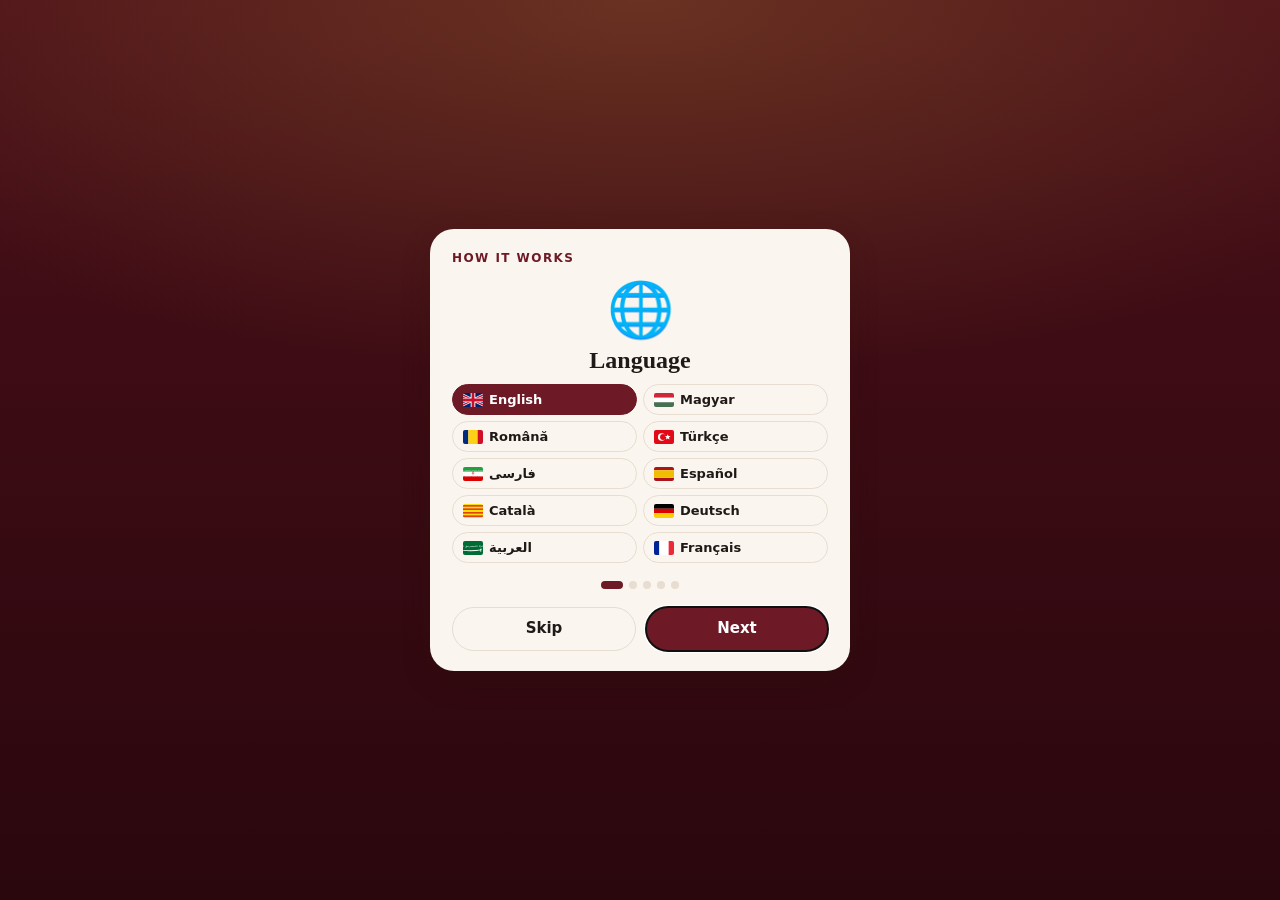
==== commit cb8b089b: "Sprachwahl nur noch einmal: erster Schritt der Einführung, auf dem Startbildschirm kompakter Knopf; " ====
--- a/index.html
+++ b/index.html
@@ -4,7 +4,7 @@
   <meta charset="utf-8">
   <meta name="viewport" content="width=device-width, initial-scale=1, viewport-fit=cover">
   <meta name="theme-color" content="#6e1a26">
-  <title>Ioi!Cluj</title>
+  <title>(T) Our.Cluj</title>
   <link rel="manifest" href="manifest.webmanifest">
   <link rel="icon" href="img/icon.svg" type="image/svg+xml">
   <link rel="apple-touch-icon" href="img/apple-touch-icon.png">
@@ -15,10 +15,11 @@
   <!-- Kurze Einführung (einmalig, später über das Menü) -->
   <section class="onboard" id="onboard" hidden role="dialog" aria-modal="true" aria-labelledby="ob-title">
     <div class="ob-card">
-      <div class="ob-top"><span class="ob-head" id="ob-head"></span><div class="ob-lang lang-mini"></div></div>
+      <div class="ob-top"><span class="ob-head" id="ob-head"></span></div>
       <div class="ob-icon" id="ob-icon" aria-hidden="true"></div>
       <h2 id="ob-title"></h2>
       <p id="ob-text"></p>
+      <div class="ob-langs" id="ob-langs" role="group" hidden></div>
       <div class="ob-dots" id="ob-dots"></div>
       <div class="ob-actions">
         <button class="btn btn-ghost" id="ob-skip" type="button"></button>
@@ -30,9 +31,7 @@
   <!-- Auswahl: Stadt und Tour -->
   <section class="chooser" id="chooser" hidden aria-labelledby="ch-title">
     <header class="ch-head">
-      <div class="curtain-mark" aria-hidden="true">
-        <svg viewBox="0 0 64 64"><path d="M6 8h52v6H6z" fill="currentColor"/><path d="M8 14c0 18 6 34 18 42H8z M56 14c0 18-6 34-18 42h18z" fill="currentColor" opacity=".85"/></svg>
-      </div>
+      <img class="curtain-mark" src="img/logo-mark.svg" alt="" aria-hidden="true">
       <h1 id="ch-title"></h1>
       <p id="ch-sub"></p>
       <button class="btn btn-ghost ch-help" id="ch-help" type="button"></button>
@@ -45,15 +44,14 @@
   <!-- Startbildschirm -->
   <section id="intro" class="intro">
     <div class="intro-inner">
-      <div class="curtain-mark" aria-hidden="true">
-        <svg viewBox="0 0 64 64"><path d="M6 8h52v6H6z" fill="currentColor"/><path d="M8 14c0 18 6 34 18 42H8z M56 14c0 18-6 34-18 42h18z" fill="currentColor" opacity=".85"/></svg>
-      </div>
+      <img class="curtain-mark" src="img/logo-mark.svg" alt="" aria-hidden="true">
       <p class="eyebrow" id="intro-organizer"></p>
       <h1 id="intro-title"></h1>
       <p class="lead" id="intro-subtitle"></p>
-      <div class="lang-switch intro-lang" role="group" data-i18n-aria="chooseLang"></div>
+      <button class="intro-lang-btn" id="intro-lang-btn" type="button" aria-expanded="false" aria-controls="intro-lang"></button>
+      <div class="lang-switch intro-lang" id="intro-lang" role="group" data-i18n-aria="chooseLang" hidden></div>
       <ul class="facts">
-        <li><strong id="intro-count">7</strong> <span data-i18n="stations"></span></li>
+        <li><strong id="intro-count">5</strong> <span data-i18n="stations"></span> <small id="intro-optional" class="intro-optional"></small></li>
         <li><strong id="intro-km"></strong> <span data-i18n="onFoot"></span></li>
         <li><strong id="intro-min"></strong></li>
       </ul>
@@ -74,12 +72,13 @@
       <span id="tour-title"></span>
       <span class="progress-label" id="progress-label"></span>
     </div>
-    <button class="lang-btn" id="lang-btn" data-i18n-aria="chooseLang">EN</button>
+    <button class="lang-btn" id="lang-btn" data-i18n-aria="chooseLang" aria-haspopup="true" aria-expanded="false" aria-controls="lang-menu">EN</button>
     <button class="icon-btn" id="locate-btn" data-i18n-aria="aLocate">
       <svg viewBox="0 0 24 24"><circle cx="12" cy="12" r="4" fill="none" stroke="currentColor" stroke-width="2"/><path d="M12 2v3M12 19v3M2 12h3M19 12h3" stroke="currentColor" stroke-width="2" stroke-linecap="round"/></svg>
     </button>
   </header>
   <div class="progress-bar"><div id="progress-fill"></div></div>
+  <div class="lang-menu" id="lang-menu" hidden><div class="lang-switch" role="group" data-i18n-aria="chooseLang"></div></div>
 
   <!-- Karte -->
   <main id="map" data-i18n-aria="aMap"></main>
@@ -107,7 +106,7 @@
     </div>
     <ol class="station-list" id="station-list"></ol>
     <div class="drawer-foot">
-      <div class="lang-switch" role="group" data-i18n-aria="chooseLang"></div>
+      <button class="btn btn-ghost drawer-lang" id="drawer-lang" type="button" aria-haspopup="true"></button>
       <label class="switch">
         <input type="checkbox" id="demo-toggle">
         <span data-i18n="demoMode"></span>
@@ -166,7 +165,7 @@
           <div class="compare-handle" id="cmp-handle" hidden></div>
           <span class="compare-tag left" id="cmp-tag-then"></span>
           <span class="compare-tag right" id="cmp-tag-now" data-i18n="cmpNow" hidden></span>
-          <input type="range" id="cmp-range" min="0" max="100" value="50" data-i18n-aria="cmpSlider" hidden>
+          <input type="range" id="cmp-range" min="0" max="100" step="any" value="50" data-i18n-aria="cmpSlider" hidden>
           <div class="compare-empty" id="cmp-empty"><p data-i18n="cmpNoNow"></p></div>
         </div>
         <div class="compare-thumbs" id="cmp-thumbs"></div>
--- a/css/style.css
+++ b/css/style.css
@@ -70,7 +70,7 @@
 }
 .intro.hide { opacity: 0; visibility: hidden; }
 .intro-inner { max-width: 420px; text-align: center; }
-.curtain-mark { width: 64px; height: 64px; margin: 0 auto 18px; color: var(--gold); }
+.curtain-mark { display: block; width: auto; height: 84px; margin: 0 auto 16px; }
 .intro .eyebrow { color: var(--gold); }
 .intro h1 { font-size: clamp(38px, 11vw, 54px); line-height: 1.05; margin: 8px 0 14px; }
 .intro .lead { font-size: 18px; line-height: 1.5; opacity: .9; margin: 0 0 24px; }
@@ -182,10 +182,10 @@
 /* ---------- Sheet (Station) ---------- */
 .sheet {
   position: fixed; z-index: 1300; left: 0; right: 0; bottom: 0;
-  max-width: 640px; margin: 0 auto; max-height: 92vh; overflow-y: auto;
+  max-width: 640px; margin: 0 auto; max-height: 92vh; max-height: 92dvh; overflow-y: auto;
   background: var(--cream); border-radius: 24px 24px 0 0; box-shadow: var(--shadow);
   transform: translateY(105%); transition: transform .35s cubic-bezier(.2,.8,.2,1);
-  overscroll-behavior: contain;
+  overscroll-behavior: contain; -webkit-overflow-scrolling: touch;
 }
 .sheet.open { transform: none; }
 .sheet-grip { position: absolute; top: 8px; left: 50%; width: 40px; height: 4px; margin-left: -20px; border-radius: 4px; background: rgba(255,255,255,.6); z-index: 2; }
@@ -284,10 +284,11 @@
 html[dir="rtl"] .lightbox-close { left: 10px; right: auto; }
 html[dir="rtl"] .lightbox-nav.prev { left: auto; right: 6px; }
 html[dir="rtl"] .lightbox-nav.next { right: auto; left: 6px; }
-html[dir="rtl"] .compare-tag.left { left: auto; right: 10px; }
-html[dir="rtl"] .compare-tag.right { right: auto; left: 10px; }
+html[dir="rtl"] .compare-tag.left { left: 10px; right: auto; }
+html[dir="rtl"] .compare-tag.right { right: 10px; left: auto; }
 @media (min-width: 900px) {
   html[dir="rtl"] .sheet { left: 16px; right: auto; transform: translateX(-110%); }
+  html[dir="rtl"] .sheet.open { transform: none; }
   html[dir="rtl"] .next-card { left: auto; right: 16px; }
 }
 
@@ -355,9 +356,14 @@
 .ob-top { display: flex; justify-content: space-between; align-items: center; gap: 8px; margin-bottom: 8px; }
 .ob-head { font-size: 12px; letter-spacing: .12em; text-transform: uppercase; font-weight: 700; color: var(--wine); }
 @media (prefers-color-scheme: dark) { .ob-head { color: var(--gold); } }
-.lang-mini { display: flex; gap: 4px; }
-.lang-mini button { border: 1.5px solid var(--line); background: transparent; border-radius: 999px; padding: 3px 8px; font-size: 12px; font-weight: 700; }
-.lang-mini button[aria-pressed="true"] { background: var(--wine); border-color: var(--wine); color: #fff; }
+.ob-langs { display: grid; grid-template-columns: repeat(2, minmax(0, 1fr)); gap: 6px; margin-top: 4px; }
+.ob-langs[hidden] { display: none; }
+.ob-langs button { display: inline-flex; align-items: center; gap: 7px; min-width: 0; border: 1.5px solid var(--line); background: transparent;
+  color: var(--ink); border-radius: 999px; padding: 8px 12px; font-size: 14px; font-weight: 600; text-align: start; }
+.ob-langs button[aria-pressed="true"] { background: var(--wine); border-color: var(--wine); color: #fff; }
+.intro-lang-btn { display: inline-flex; align-items: center; gap: 8px; margin: 0 auto 18px; padding: 8px 16px; border-radius: 999px;
+  border: 1.5px solid rgba(251, 238, 224, .45); background: transparent; color: #fbeee0; font-size: 15px; font-weight: 600; }
+.intro-lang[hidden] { display: none; }
 .ob-icon { font-size: 54px; line-height: 1; margin: 18px 0 10px; }
 .ob-card h2 { font-size: 24px; margin: 0 0 10px; }
 .ob-card p { margin: 0; line-height: 1.55; color: var(--muted); font-size: 16px; min-height: 5em; }
@@ -373,7 +379,7 @@
 .chooser[hidden] { display: none; }
 .ch-head { text-align: center; color: #fbeee0; padding: calc(env(safe-area-inset-top, 0px) + 28px) 16px 26px;
   background: radial-gradient(120% 70% at 50% 0%, rgba(199,154,59,.25), transparent 60%), linear-gradient(180deg, #4a0f19, #2a070d); }
-.ch-head .curtain-mark { width: 48px; height: 48px; margin: 0 auto 10px; color: var(--gold); }
+.ch-head .curtain-mark { height: 60px; margin: 0 auto 10px; }
 .ch-head h1 { font-size: clamp(26px, 7vw, 34px); margin: 0 0 6px; }
 .ch-head p { margin: 0 0 14px; opacity: .85; }
 .ch-help { color: #fbeee0; border-color: rgba(251,238,224,.4); padding: 7px 14px; font-size: 14px; }
@@ -400,24 +406,25 @@
 .compare-head { display: flex; flex-direction: column; margin-bottom: 8px; }
 .compare-head strong { font-family: var(--serif); font-size: 18px; }
 .compare-head span { font-size: 13px; color: var(--muted); }
-.compare-stage { position: relative; width: 100%; aspect-ratio: 3 / 2; border-radius: 14px; overflow: hidden; background: #222; touch-action: pan-y; }
+.compare-stage { position: relative; width: 100%; aspect-ratio: 3 / 2; border-radius: 14px; overflow: hidden; background: #222; touch-action: pan-y; direction: ltr; }
 .compare-stage > img, .compare-then img { position: absolute; inset: 0; width: 100%; height: 100%; object-fit: cover; }
 .compare-stage > img[hidden] { display: none; }
 .compare-then { position: absolute; inset: 0; }
 .compare-handle { position: absolute; top: 0; bottom: 0; width: 3px; margin-left: -1.5px; background: #fff; box-shadow: 0 0 8px rgba(0,0,0,.5); pointer-events: none; }
 .compare-handle::after { content: "⟷"; position: absolute; top: 50%; left: 50%; transform: translate(-50%, -50%);
   width: 38px; height: 38px; border-radius: 50%; background: #fff; color: #111; display: grid; place-items: center; font-size: 18px; box-shadow: 0 2px 8px rgba(0,0,0,.4); }
+.compare-stage:focus-within .compare-handle::after { outline: 3px solid var(--gold); outline-offset: 2px; }
 .compare-handle[hidden] { display: none; }
 .compare-tag { position: absolute; top: 10px; padding: 3px 9px; border-radius: 999px; background: rgba(0,0,0,.6); color: #fff; font-size: 12px; font-weight: 700; pointer-events: none; }
 .compare-tag.left { left: 10px; }
 .compare-tag.right { right: 10px; }
 .compare-tag[hidden] { display: none; }
-.compare-stage input[type=range] { position: absolute; inset: 0; width: 100%; height: 100%; margin: 0; opacity: 0; cursor: ew-resize; }
+.compare-stage input[type=range] { position: absolute; inset: 0; width: 100%; height: 100%; margin: 0; opacity: 0; cursor: ew-resize; direction: ltr; pointer-events: none; }
 .compare-stage input[type=range][hidden] { display: none; }
 .compare-empty { position: absolute; left: 0; right: 0; bottom: 0; padding: 30px 14px 12px; background: linear-gradient(transparent, rgba(0,0,0,.8)); color: #fff; font-size: 14px; line-height: 1.45; }
 .compare-empty[hidden] { display: none; }
 .compare-empty p { margin: 0; }
-.compare-thumbs { display: flex; gap: 8px; margin-top: 10px; }
+.compare-thumbs { display: flex; flex-wrap: wrap; gap: 8px; margin-top: 10px; }
 .compare-thumbs:empty { display: none; }
 .compare-thumbs button { position: relative; width: 64px; height: 46px; padding: 0; border: 2px solid var(--line); border-radius: 8px; overflow: hidden; background: #222; }
 .compare-thumbs button[aria-pressed="true"] { border-color: var(--gold); }
@@ -477,3 +484,35 @@
 .ai-card p { margin: 0 0 12px; line-height: 1.55; font-size: 15px; color: var(--muted); }
 .ai-card .btn { width: 100%; margin-top: 4px; }
 .pt-ai { max-width: 900px; margin: 0 auto; padding: 0 16px 30px; font-size: 12px; color: var(--muted); text-align: center; }
+
+/* ---------- Optionale Stationen ---------- */
+.pin.optional { width: 30px; height: 30px; border-style: dashed; border-color: #8a6a3b; }
+.pin.optional span { font-size: 13px; color: #8a6a3b; }
+.pin.optional.visited { border-style: solid; border-color: var(--gold); }
+.pin.optional.visited span { color: #fff; }
+.station-list .optional .li-num { border-style: dashed; }
+.station-list .list-head { margin: 14px 8px 2px; padding-top: 12px; border-top: 1px solid var(--line);
+  font-size: 12px; font-weight: 800; letter-spacing: .08em; text-transform: uppercase; color: var(--muted); }
+.intro-optional { display: block; font-size: 12px; color: var(--gold); }
+
+/* ---------- Sprachmenü ---------- */
+.lang-btn { display: inline-flex; align-items: center; gap: 5px; }
+.lang-btn .lang-flag { width: 18px; height: 12px; flex-basis: 18px; }
+.lang-menu {
+  position: fixed; z-index: 1100; right: 8px; left: 8px; max-width: 380px; margin-left: auto;
+  top: calc(env(safe-area-inset-top, 0px) + 60px);
+  background: var(--card); color: var(--ink); border-radius: 16px; padding: 10px;
+  box-shadow: 0 12px 32px rgba(0,0,0,.3);
+}
+.lang-menu[hidden] { display: none; }
+html[dir="rtl"] .lang-menu { margin-left: 0; margin-right: auto; }
+.drawer-lang { display: inline-flex; align-items: center; justify-content: center; gap: 6px; }
+.lang-menu .lang-switch, .intro-lang {
+  display: grid; grid-template-columns: repeat(2, minmax(0, 1fr)); gap: 6px;
+}
+.lang-menu .lang-switch button, .intro-lang button { justify-content: flex-start; padding: 8px 12px; }
+.intro-lang { max-width: 360px; margin-left: auto; margin-right: auto; }
+.ob-langs button { font-size: 13px; padding: 7px 10px; gap: 6px; }
+.ob-langs button, .lang-menu .lang-switch button, .intro-lang button { overflow: hidden; white-space: nowrap; text-overflow: ellipsis; }
+.facts strong { white-space: nowrap; }
+@media (max-width: 360px) { .facts { gap: 12px; } .facts strong { font-size: 16px; } }
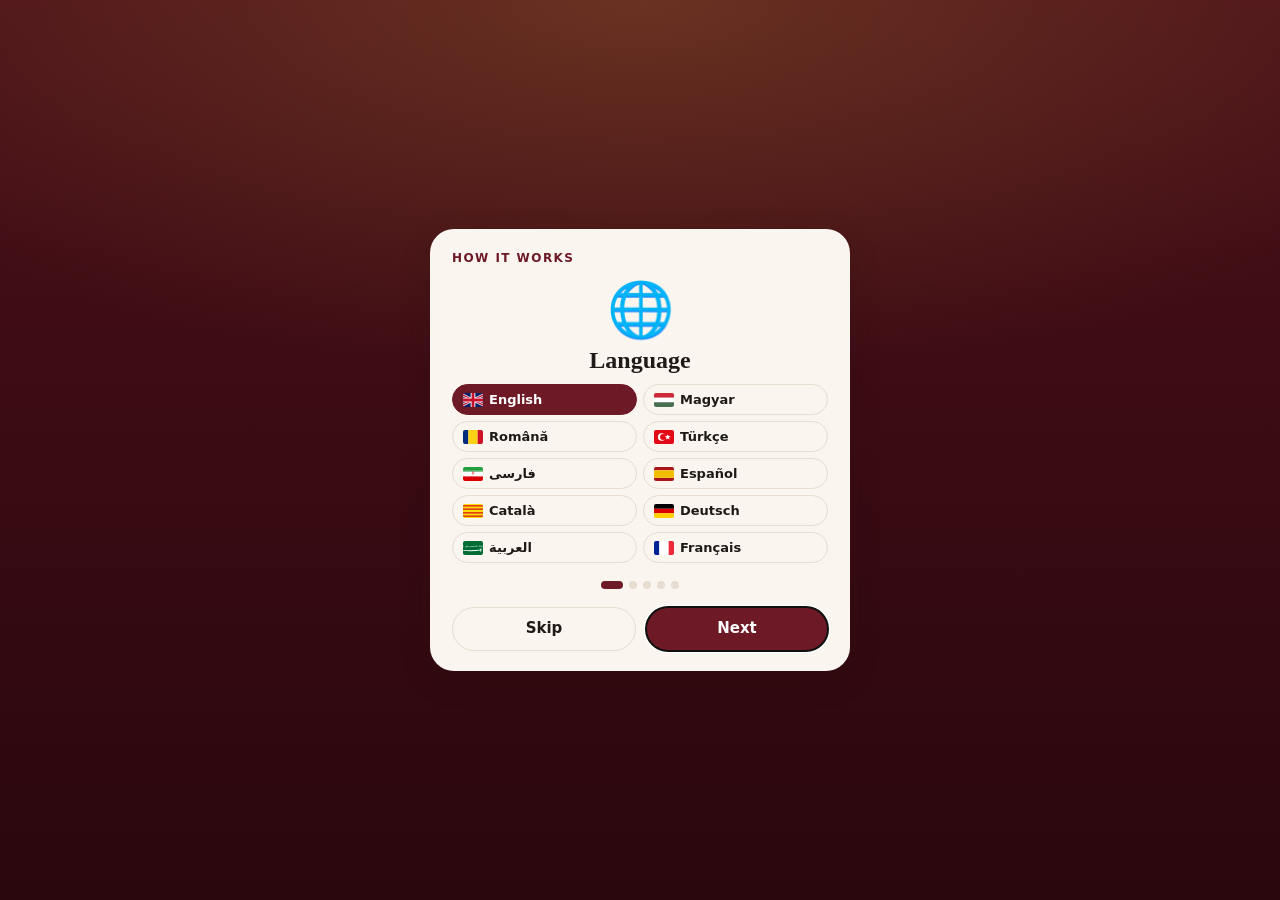
==== commit ad89873b: "Korrekturen von Tünde Kocsis: Texte, Literatur, Bilder, Weiter-Knopf zum Dokumentationszentrum - Rhé" ====
--- a/index.html
+++ b/index.html
@@ -176,6 +176,7 @@
       </section>
 
       <div class="story" id="sheet-text"></div>
+      <aside class="fact" id="sheet-fact" hidden></aside>
 
       <section class="nearby" id="sheet-nearby" hidden>
         <h3 data-i18n="nearbyTitle"></h3>
@@ -197,11 +198,16 @@
         </div>
       </div>
       <div class="links" id="sheet-links"></div>
+      <section class="readmore" id="sheet-readmore" hidden>
+        <h3 data-i18n="readMore"></h3>
+        <ul id="readmore-list"></ul>
+      </section>
 
       <div class="sheet-actions">
         <button class="btn btn-ghost" id="route-btn" data-i18n="route"></button>
         <button class="btn btn-primary" id="sheet-next"></button>
       </div>
+      <button class="btn btn-ghost sheet-optional" id="sheet-next-opt" type="button" hidden></button>
     </div>
   </section>
 
--- a/css/style.css
+++ b/css/style.css
@@ -516,3 +516,17 @@
 .ob-langs button, .lang-menu .lang-switch button, .intro-lang button { overflow: hidden; white-space: nowrap; text-overflow: ellipsis; }
 .facts strong { white-space: nowrap; }
 @media (max-width: 360px) { .facts { gap: 12px; } .facts strong { font-size: 16px; } }
+
+/* ---------- Wussten Sie? / Weiterlesen ---------- */
+.fact { margin: 4px 0 18px; padding: 12px 14px; border-radius: 12px; background: rgba(199, 154, 59, .14); font-size: 15px; line-height: 1.5; }
+.fact::before { content: "💡 "; }
+.fact[hidden], .readmore[hidden] { display: none; }
+.readmore { margin: 6px 0 14px; }
+.readmore h3 { font-size: 16px; margin: 0 0 6px; }
+.readmore ul { margin: 0; padding-inline-start: 18px; font-size: 14px; line-height: 1.45; }
+.readmore li { margin-bottom: 6px; overflow-wrap: anywhere; }
+.readmore a { color: var(--wine); }
+@media (prefers-color-scheme: dark) { .readmore a { color: var(--gold); } }
+.sheet-optional { width: 100%; margin-top: 8px; white-space: normal; }
+.sheet-optional[hidden] { display: none; }
+.sheet-actions .btn { overflow-wrap: normal; word-break: normal; hyphens: auto; -webkit-hyphens: auto; }
